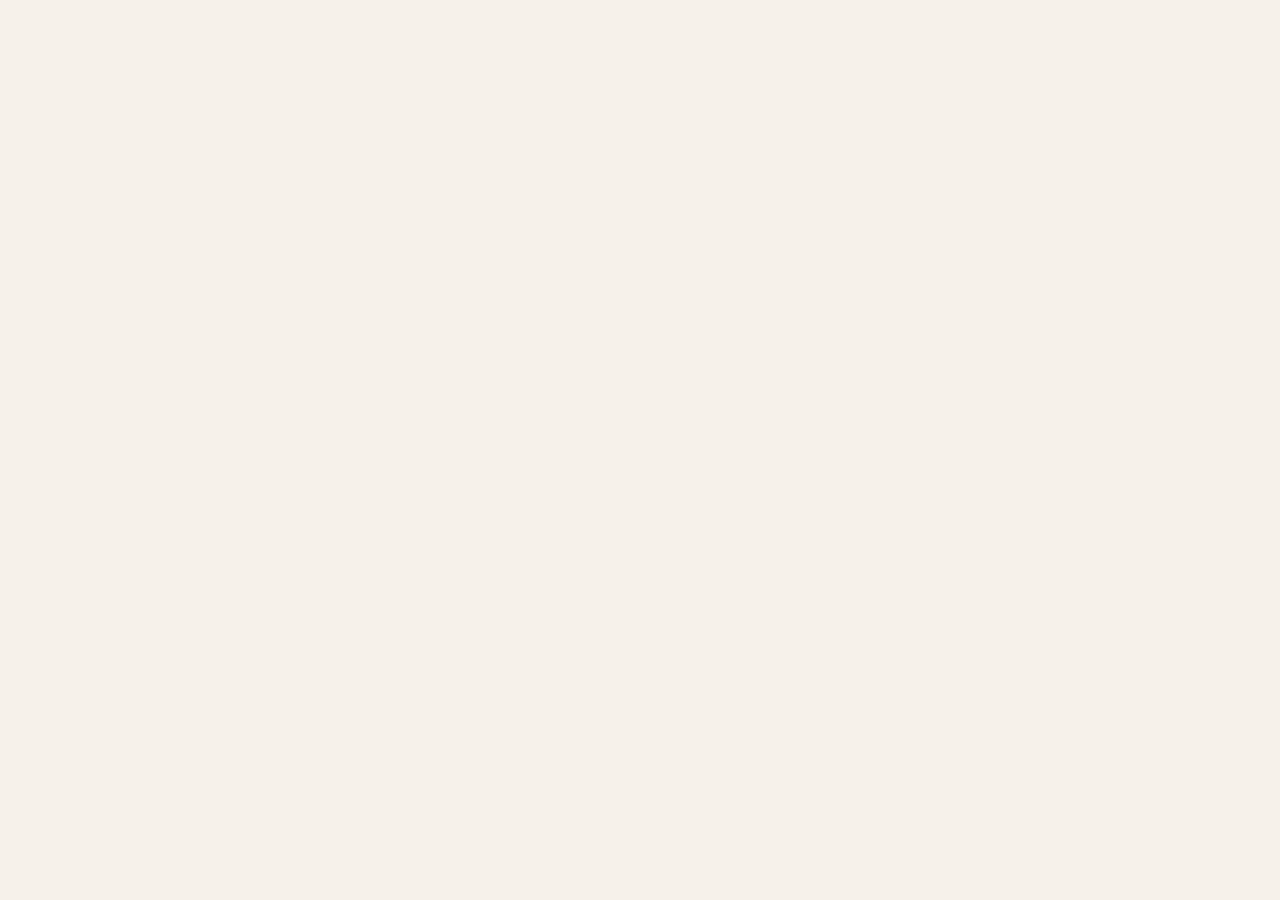
==== index.html @ cf4c48bf "Update index.html" ====
<!DOCTYPE html>
<html lang="fr">
<head>
<meta charset="UTF-8">
<meta name="viewport" content="width=device-width, initial-scale=1.0">
<title>Boutique - L'Atelier d'Elia</title>

<link href="https://fonts.googleapis.com/css2?family=Playfair+Display:wght@400;500;600&family=Montserrat:wght@300;400&display=swap" rel="stylesheet">

<style>
body {
  margin: 0;
  font-family: 'Montserrat', sans-serif;
  background-color: #f6f1ea;
  color: #2d2d2d;
}

/* HEADER */
header {
  background-color: #ffffff;
  padding: 20px 60px;
  display: flex;
  align-items: center;
  justify-content: space-between;
  border-bottom: 1px solid #eee;
}

.logo {
  font-family: 'Playfair Display', serif;
  font-size: 24px;
}

nav {
  display: flex;
  gap: 30px;
}

nav a {
  text-decoration: none;
  color: #2d2d2d;
  font-size: 14px;
  letter-spacing: 1px;
  text-transform: uppercase;
}

nav a:hover {
  opacity: 0.6;
}

.cart-indicator {
  background-color: #c89b5e;
  color: white;
  padding: 8px 22px;
  border-radius: 30px;
  font-size: 13px;
  cursor: pointer;
}

/* MAIN */
main {
  padding: 40px 20px;
}

/* TITRES */
h1 {
  font-family: 'Playfair Display', serif;
  font-size: 42px;
  font-weight: 400;
  text-align: center;
  margin-top: 40px;
  margin-bottom: 10px;
}

h2 {
  font-family: 'Playfair Display', serif;
  font-weight: 400;
  text-align: center;
  color: #c89b5e;
  margin-bottom: 50px;
}

/* PRODUITS */
.products-grid {
  display: flex;
  flex-wrap: wrap;
  gap: 60px;
  justify-content: center;
}

.product {
  width: 220px;
  text-align: center;
  cursor: pointer;
  transition: transform 0.3s ease;
}

.product img {
  width: 100%;
  border-radius: 6px;
  transition: opacity 0.3s ease;
}

.product p {
  margin-top: 15px;
  font-family: 'Playfair Display', serif;
  font-size: 18px;
  letter-spacing: 1px;
}

.product:hover {
  transform: translateY(-6px);
}

.product:hover img {
  opacity: 0.85;
}

/* ------------------ PANIER FLOTTANT ------------------ */
.cart-indicator {
  position: fixed;
  top: 20px;
  right: 30px;
  background-color: #c89b5e;
  color: white;
  padding: 8px 22px;
  border-radius: 30px;
  font-size: 13px;
  cursor: pointer;
  z-index: 100;
}

#cartOverlay {
  display: none;
  position: fixed;
  top: 60px;
  right: 30px;
  width: 300px;
  max-height: 400px;
  overflow-y: auto;
  background: white;
  border-radius: 15px;
  padding: 20px;
  box-shadow: 0 15px 35px rgba(0,0,0,0.12);
  z-index: 100;
}

.cart-item {
  display: flex;
  align-items: center;
  margin-bottom: 15px;
  font-size: 14px;
}

.cart-item img {
  width: 45px;
  margin-right: 10px;
  border-radius: 5px;
}

.cart-item-controls button {
  margin: 0 2px;
  padding: 1px 5px;
  font-size: 12px;
  border: none;
  border-radius: 4px;
  cursor: pointer;
  width: 22px;
  height: 22px;
  display: flex;
  align-items: center;
  justify-content: center;
}

.cart-button {
  width: 100%;
  padding: 12px;
  margin-top: 15px;
  background: #c89b5e;
  color: white;
  border: none;
  border-radius: 30px;
  font-size: 13px;
  letter-spacing: 1px;
  cursor: pointer;
  transition: background 0.3s ease;
}

.cart-button:hover { 
  background: #b58345; 
}

<header>
  <div class="logo">L'Atelier d'Elia</div>
  <nav>
    <a href="index.html">Accueil</a>
    <a href="boutique.html">Boutique</a>
    <a href="contact.html">Contact</a>
  </nav>
  <div class="cart-indicator" id="cartCount" onclick="toggleCart()">Panier : 0</div>
</header>

<main>
<h1>Bienvenue sur la boutique de L'Atelier d'Elia</h1>
<h2>Découvrez la derniere collection</h2>

<div class="products-grid">
  <div class="product" onclick="location.href='colombe.html'">
    <img src="images/carte colombe bleu.png" alt="Colombe">
    <p>Colombe</p>
  </div>

  <div class="product" onclick="location.href='adoration.html'">
    <img src="images/carte adoration rose.png" alt="Adoration">
    <p>Adoration</p>
  </div>

  <div class="product" onclick="location.href='bougies.html'">
    <img src="images/carte bougies verte.png" alt="Bougies">
    <p>Bougies</p>
  </div>
</div>
</main>

<!-- PANIER -->
<!-- Panier flottant -->
<div class="cart-indicator" id="cartCount" onclick="toggleCart()">Panier : 0</div>
<div id="cartOverlay">
  <h3>Panier</h3>
  <div id="cartItems"></div>
  <button id="payButton" class="cart-button">Finaliser la commande</button>
</div>

<script>
let cart = [];
const cartCount = document.getElementById('cartCount');
const cartOverlay = document.getElementById('cartOverlay');
const cartItems = document.getElementById('cartItems');

if(localStorage.getItem('cart')) {
  cart = JSON.parse(localStorage.getItem('cart'));
  updateCartCount();
  renderCart();
}

function addToCart(name, price, imgSrc){
  cart.push({name, price, imgSrc, quantity: 1});
  updateCartCount();
  renderCart();
  localStorage.setItem('cart', JSON.stringify(cart));
}

function renderCart(){
  cartItems.innerHTML = '';
  cart.forEach(item => {
    const div = document.createElement('div');
    div.className = 'cart-item';
    div.innerHTML = `<img src="${item.imgSrc}" alt="${item.name}">
                     <div>${item.name} - ${item.price || '3'}€</div>`;
    cartItems.appendChild(div);
  });
}

function updateCartCount(){
  const total = cart.reduce((sum, item) => sum + (item.quantity || 1), 0);
  cartCount.textContent = `Panier : ${total}`;
}

function toggleCart(){
  cartOverlay.style.display = (cartOverlay.style.display === 'block') ? 'none' : 'block';
}
</script>

<!-- BANNIÈRE INSTAGRAM -->
<footer>
  <a href="https://www.instagram.com/latelier_delia" target="_blank">
    <img src="images/logo instagram.png" alt="Instagram">
    <span>@latelier_delia</span>
  </a>
  <p>&copy; 2026 L'Atelier d'Elia. Tous droits réservés.</p>
</footer>

</body>
</html>
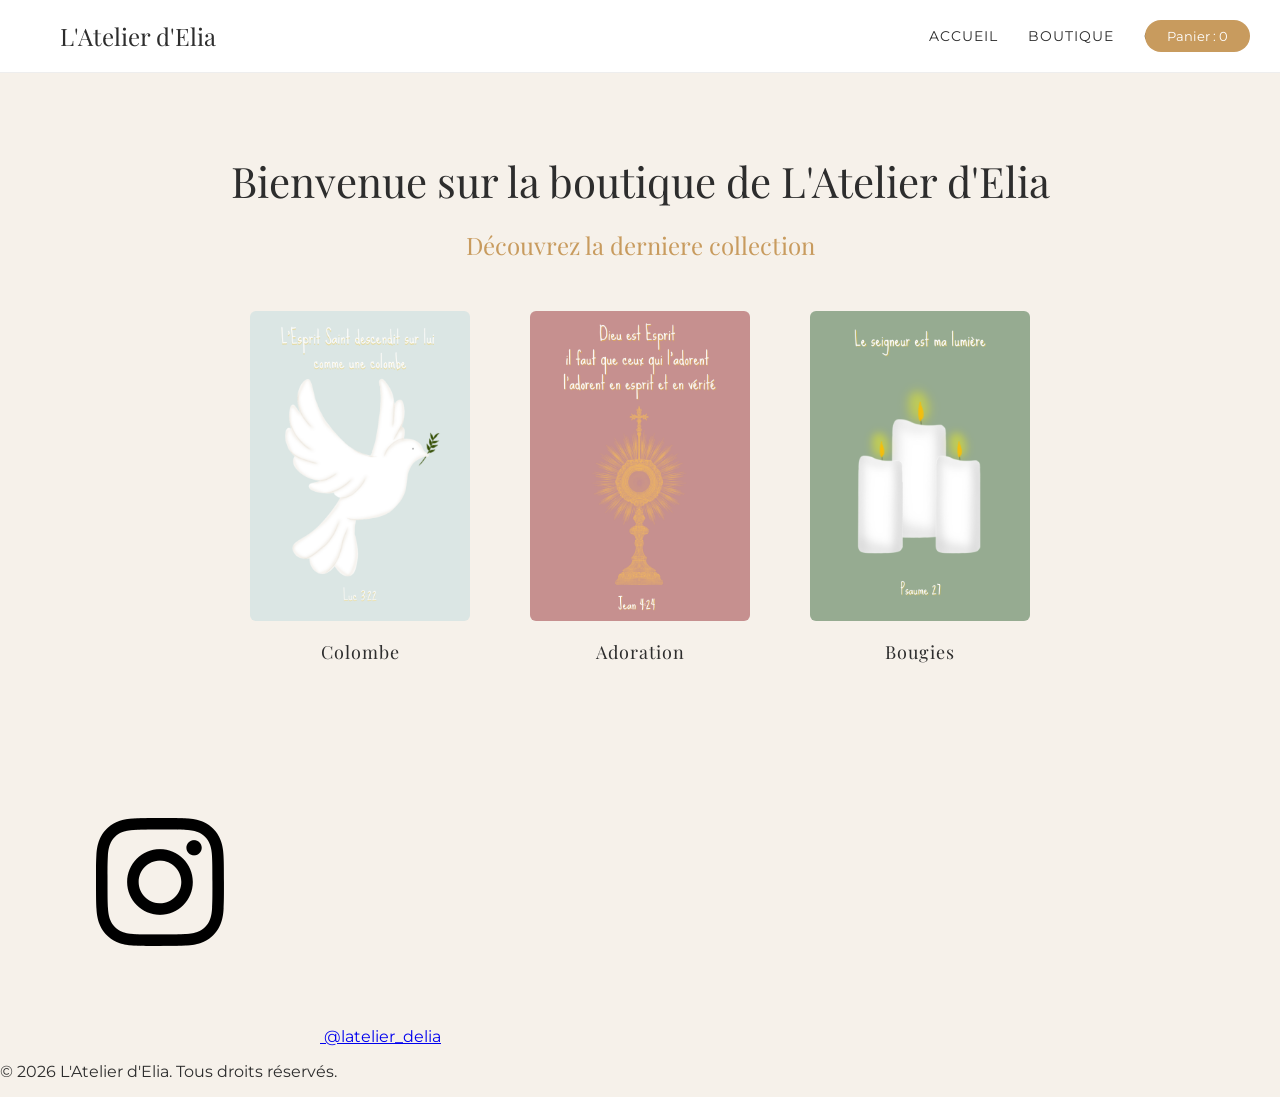
==== commit 0c7fc10e: "Update index.html" ====
--- a/index.html
+++ b/index.html
@@ -45,15 +45,6 @@
 
 nav a:hover {
   opacity: 0.6;
-}
-
-.cart-indicator {
-  background-color: #c89b5e;
-  color: white;
-  padding: 8px 22px;
-  border-radius: 30px;
-  font-size: 13px;
-  cursor: pointer;
 }
 
 /* MAIN */
@@ -157,20 +148,6 @@
   border-radius: 5px;
 }
 
-.cart-item-controls button {
-  margin: 0 2px;
-  padding: 1px 5px;
-  font-size: 12px;
-  border: none;
-  border-radius: 4px;
-  cursor: pointer;
-  width: 22px;
-  height: 22px;
-  display: flex;
-  align-items: center;
-  justify-content: center;
-}
-
 .cart-button {
   width: 100%;
   padding: 12px;
@@ -188,6 +165,9 @@
 .cart-button:hover { 
   background: #b58345; 
 }
+</style>
+</head>
+<body>
 
 <header>
   <div class="logo">L'Atelier d'Elia</div>
@@ -196,7 +176,6 @@
     <a href="boutique.html">Boutique</a>
     <a href="contact.html">Contact</a>
   </nav>
-  <div class="cart-indicator" id="cartCount" onclick="toggleCart()">Panier : 0</div>
 </header>
 
 <main>
@@ -221,8 +200,7 @@
 </div>
 </main>
 
-<!-- PANIER -->
-<!-- Panier flottant -->
+<!-- PANIER FLOTTANT -->
 <div class="cart-indicator" id="cartCount" onclick="toggleCart()">Panier : 0</div>
 <div id="cartOverlay">
   <h3>Panier</h3>
@@ -270,7 +248,6 @@
 }
 </script>
 
-<!-- BANNIÈRE INSTAGRAM -->
 <footer>
   <a href="https://www.instagram.com/latelier_delia" target="_blank">
     <img src="images/logo instagram.png" alt="Instagram">
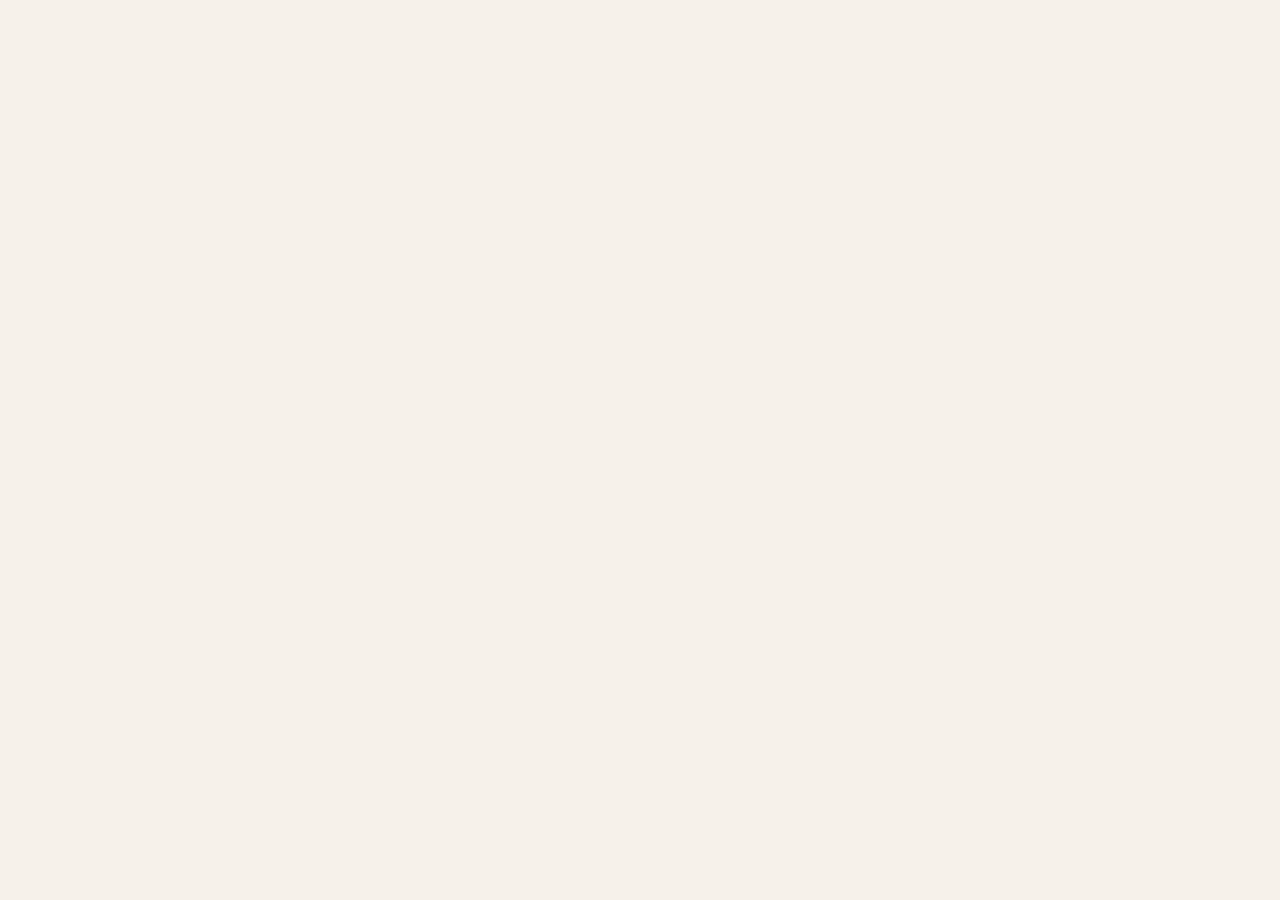
==== commit 040cb659: "Update index.html" ====
--- a/index.html
+++ b/index.html
@@ -45,6 +45,15 @@
 
 nav a:hover {
   opacity: 0.6;
+}
+
+.cart-indicator {
+  background-color: #c89b5e;
+  color: white;
+  padding: 8px 22px;
+  border-radius: 30px;
+  font-size: 13px;
+  cursor: pointer;
 }
 
 /* MAIN */
@@ -148,6 +157,20 @@
   border-radius: 5px;
 }
 
+.cart-item-controls button {
+  margin: 0 2px;
+  padding: 1px 5px;
+  font-size: 12px;
+  border: none;
+  border-radius: 4px;
+  cursor: pointer;
+  width: 22px;
+  height: 22px;
+  display: flex;
+  align-items: center;
+  justify-content: center;
+}
+
 .cart-button {
   width: 100%;
   padding: 12px;
@@ -165,9 +188,6 @@
 .cart-button:hover { 
   background: #b58345; 
 }
-</style>
-</head>
-<body>
 
 <header>
   <div class="logo">L'Atelier d'Elia</div>
@@ -176,6 +196,7 @@
     <a href="boutique.html">Boutique</a>
     <a href="contact.html">Contact</a>
   </nav>
+  <div class="cart-indicator" id="cartCount" onclick="toggleCart()">Panier : 0</div>
 </header>
 
 <main>
@@ -200,7 +221,8 @@
 </div>
 </main>
 
-<!-- PANIER FLOTTANT -->
+<!-- PANIER -->
+<!-- Panier flottant -->
 <div class="cart-indicator" id="cartCount" onclick="toggleCart()">Panier : 0</div>
 <div id="cartOverlay">
   <h3>Panier</h3>
@@ -248,6 +270,7 @@
 }
 </script>
 
+<!-- BANNIÈRE INSTAGRAM -->
 <footer>
   <a href="https://www.instagram.com/latelier_delia" target="_blank">
     <img src="images/logo instagram.png" alt="Instagram">
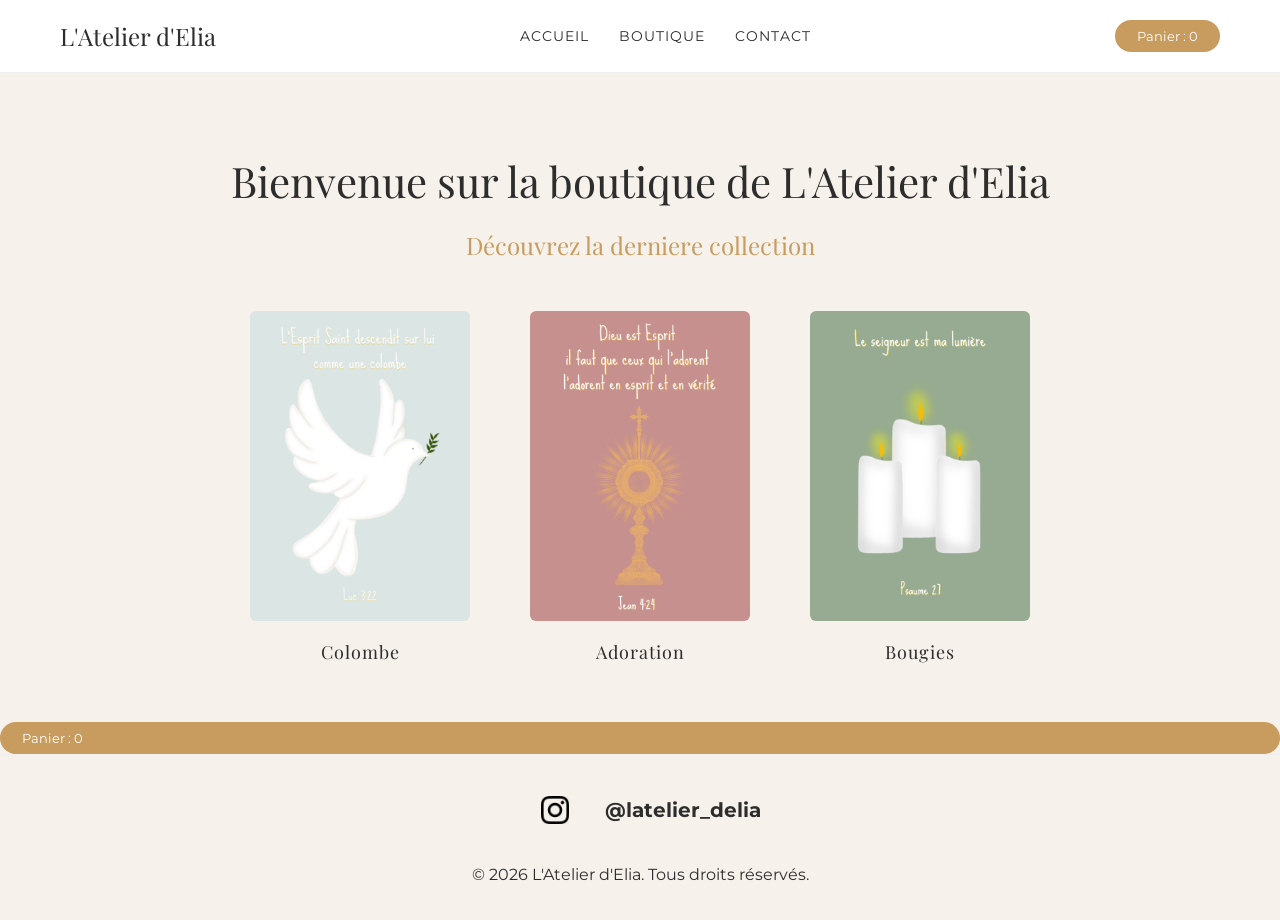
==== commit f5fc697f: "Update index.html" ====
--- a/index.html
+++ b/index.html
@@ -115,24 +115,11 @@
   opacity: 0.85;
 }
 
-/* ------------------ PANIER FLOTTANT ------------------ */
-.cart-indicator {
-  position: fixed;
-  top: 20px;
-  right: 30px;
-  background-color: #c89b5e;
-  color: white;
-  padding: 8px 22px;
-  border-radius: 30px;
-  font-size: 13px;
-  cursor: pointer;
-  z-index: 100;
-}
-
+/* PANIER OVERLAY */
 #cartOverlay {
   display: none;
   position: fixed;
-  top: 60px;
+  top: 90px;
   right: 30px;
   width: 300px;
   max-height: 400px;
@@ -144,6 +131,13 @@
   z-index: 100;
 }
 
+#cartOverlay h3 {
+  font-family: 'Playfair Display', serif;
+  text-align: center;
+  font-weight: 400;
+  margin-top: 0;
+}
+
 .cart-item {
   display: flex;
   align-items: center;
@@ -157,21 +151,8 @@
   border-radius: 5px;
 }
 
-.cart-item-controls button {
-  margin: 0 2px;
-  padding: 1px 5px;
-  font-size: 12px;
-  border: none;
-  border-radius: 4px;
-  cursor: pointer;
-  width: 22px;
-  height: 22px;
-  display: flex;
-  align-items: center;
-  justify-content: center;
-}
-
-.cart-button {
+/* BOUTON PAYER */
+#payButton {
   width: 100%;
   padding: 12px;
   margin-top: 15px;
@@ -185,9 +166,35 @@
   transition: background 0.3s ease;
 }
 
-.cart-button:hover { 
-  background: #b58345; 
-}
+#payButton:hover {
+  background: #b58345;
+}
+
+/* FOOTER */
+footer {
+  background-color: #f6f1ea;
+  padding: 20px;
+  text-align: center;
+  border-top: 1px solid #eee;
+}
+footer a {
+  text-decoration: none;
+  color: #2d2d2d;
+  display: inline-flex;
+  align-items: center;
+  gap: 15px;
+}
+footer a img {
+  width: 70px;
+  height: 70px;
+}
+footer a span {
+  font-size: 20px;
+  font-weight: bold;
+}
+</style>
+</head>
+<body>
 
 <header>
   <div class="logo">L'Atelier d'Elia</div>
@@ -227,6 +234,7 @@
 <div id="cartOverlay">
   <h3>Panier</h3>
   <div id="cartItems"></div>
+  <button id="payButton" onclick="location.href='paiement.html'">Payer</button>
   <button id="payButton" class="cart-button">Finaliser la commande</button>
 </div>
 
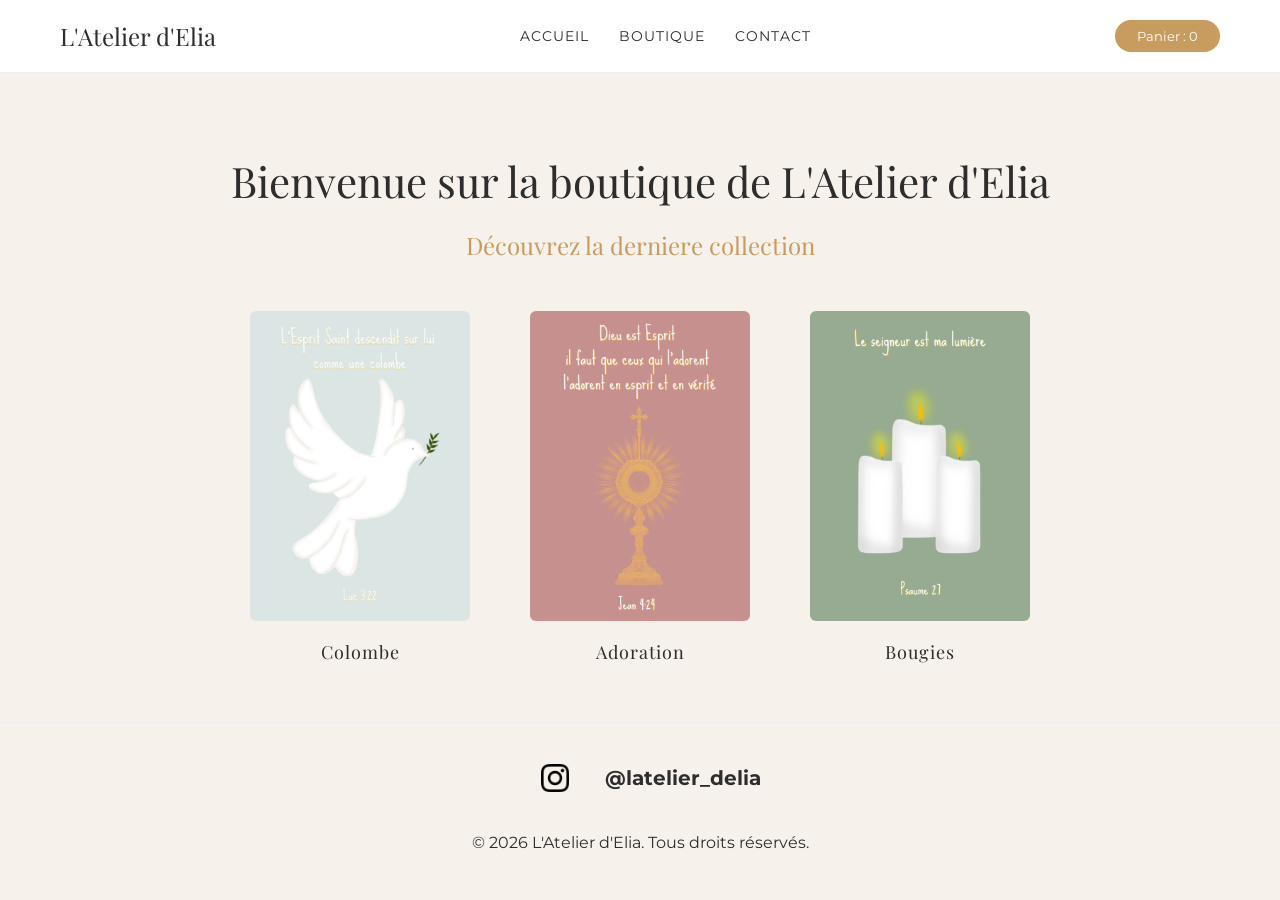
==== commit 14e073bf: "Update index.html" ====
--- a/index.html
+++ b/index.html
@@ -228,15 +228,6 @@
 </div>
 </main>
 
-<!-- PANIER -->
-<!-- Panier flottant -->
-<div class="cart-indicator" id="cartCount" onclick="toggleCart()">Panier : 0</div>
-<div id="cartOverlay">
-  <h3>Panier</h3>
-  <div id="cartItems"></div>
-  <button id="payButton" onclick="location.href='paiement.html'">Payer</button>
-  <button id="payButton" class="cart-button">Finaliser la commande</button>
-</div>
 
 <script>
 let cart = [];
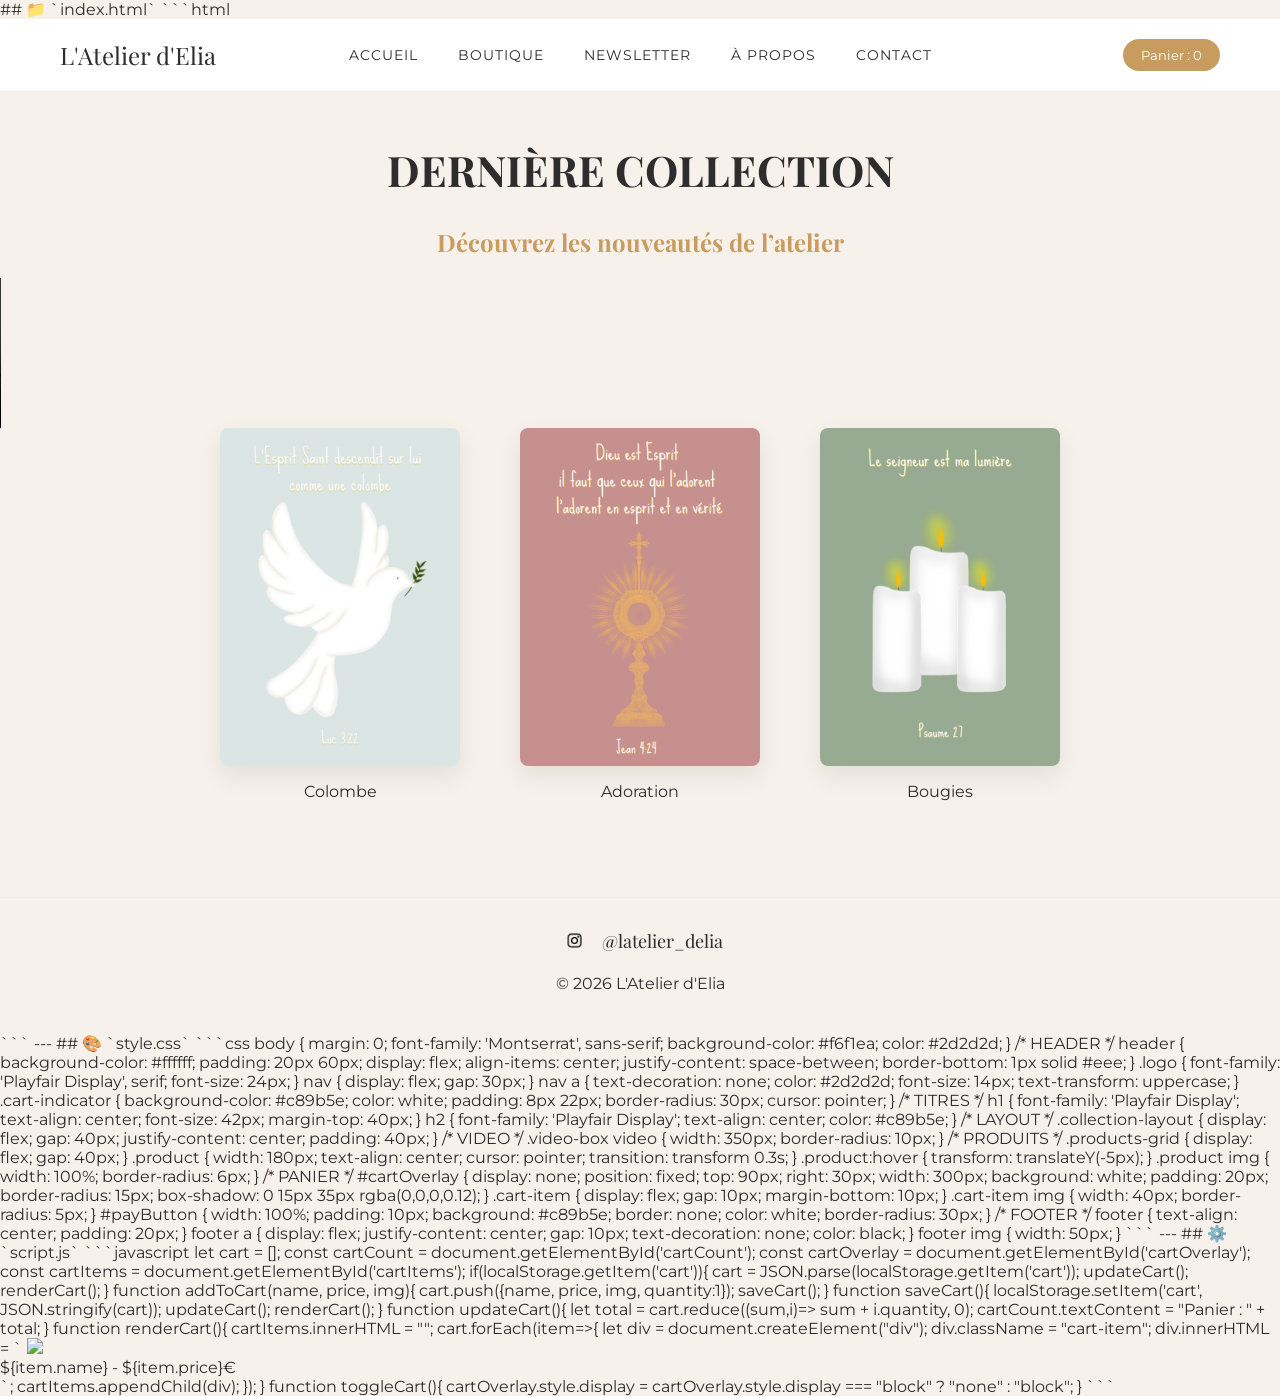
==== commit 48ea2cf0: "Rename accueil.html to index.html" ====
--- a/index.html
+++ b/index.html
@@ -1,13 +1,109 @@
+## 📁 `index.html`
+
+```html
 <!DOCTYPE html>
 <html lang="fr">
 <head>
 <meta charset="UTF-8">
 <meta name="viewport" content="width=device-width, initial-scale=1.0">
-<title>Boutique - L'Atelier d'Elia</title>
-
+
+<title>L'Atelier d'Elia</title>
+
+<!-- POLICES -->
 <link href="https://fonts.googleapis.com/css2?family=Playfair+Display:wght@400;500;600&family=Montserrat:wght@300;400&display=swap" rel="stylesheet">
 
-<style>
+<link rel="stylesheet" href="style.css">
+</head>
+
+<body>
+
+<!-- ===== HEADER ===== -->
+<header>
+
+  <div class="logo">L'Atelier d'Elia</div>
+
+  <nav>
+    <a href="index.html">Accueil</a>
+    <a href="boutique.html">Boutique</a>
+    <a href="newsletter.html">Newsletter</a>
+    <a href="apropos.html">À propos</a>
+    <a href="contact.html">Contact</a>
+  </nav>
+
+  <div class="cart-indicator" id="cartCount" onclick="toggleCart()">
+    Panier : 0
+  </div>
+
+</header>
+
+<!-- ===== MAIN ===== -->
+<main>
+
+<h1>DERNIÈRE COLLECTION</h1>
+<h2>Découvrez les nouveautés de l’atelier</h2>
+
+<div class="collection-layout">
+
+  <!-- VIDEO -->
+  <div class="video-box">
+    <video controls>
+      <source src="video.mp4" type="video/mp4">
+    </video>
+  </div>
+
+  <!-- PRODUITS -->
+  <div class="products-grid">
+
+    <div class="product" onclick="addToCart('Colombe', 29, 'images/carte colombe bleu.png')">
+      <img src="images/carte colombe bleu.png">
+      <p>Colombe</p>
+    </div>
+
+    <div class="product" onclick="addToCart('Adoration', 39, 'images/carte adoration rose.png')">
+      <img src="images/carte adoration rose.png">
+      <p>Adoration</p>
+    </div>
+
+    <div class="product" onclick="addToCart('Bougies', 25, 'images/carte bougies verte.png')">
+      <img src="images/carte bougies verte.png">
+      <p>Bougies</p>
+    </div>
+
+  </div>
+
+</div>
+
+</main>
+
+<!-- ===== PANIER ===== -->
+<div id="cartOverlay">
+
+  <h3>Votre panier</h3>
+  <div id="cartItems"></div>
+
+  <button id="payButton">Payer</button>
+
+</div>
+
+<!-- ===== FOOTER ===== -->
+<footer>
+  <a href="https://www.instagram.com/latelier_delia" target="_blank">
+    <img src="images/logo instagram.png">
+    <span>@latelier_delia</span>
+  </a>
+  <p>&copy; 2026 L'Atelier d'Elia</p>
+</footer>
+
+<script src="script.js"></script>
+</body>
+</html>
+```
+
+---
+
+## 🎨 `style.css`
+
+```css
 body {
   margin: 0;
   font-family: 'Montserrat', sans-serif;
@@ -39,12 +135,7 @@
   text-decoration: none;
   color: #2d2d2d;
   font-size: 14px;
-  letter-spacing: 1px;
   text-transform: uppercase;
-}
-
-nav a:hover {
-  opacity: 0.6;
 }
 
 .cart-indicator {
@@ -52,231 +143,158 @@
   color: white;
   padding: 8px 22px;
   border-radius: 30px;
-  font-size: 13px;
   cursor: pointer;
-}
-
-/* MAIN */
-main {
-  padding: 40px 20px;
 }
 
 /* TITRES */
 h1 {
-  font-family: 'Playfair Display', serif;
+  font-family: 'Playfair Display';
+  text-align: center;
   font-size: 42px;
-  font-weight: 400;
-  text-align: center;
   margin-top: 40px;
-  margin-bottom: 10px;
 }
 
 h2 {
-  font-family: 'Playfair Display', serif;
-  font-weight: 400;
+  font-family: 'Playfair Display';
   text-align: center;
   color: #c89b5e;
-  margin-bottom: 50px;
+}
+
+/* LAYOUT */
+.collection-layout {
+  display: flex;
+  gap: 40px;
+  justify-content: center;
+  padding: 40px;
+}
+
+/* VIDEO */
+.video-box video {
+  width: 350px;
+  border-radius: 10px;
 }
 
 /* PRODUITS */
 .products-grid {
   display: flex;
-  flex-wrap: wrap;
-  gap: 60px;
-  justify-content: center;
+  gap: 40px;
 }
 
 .product {
-  width: 220px;
+  width: 180px;
   text-align: center;
   cursor: pointer;
-  transition: transform 0.3s ease;
+  transition: transform 0.3s;
+}
+
+.product:hover {
+  transform: translateY(-5px);
 }
 
 .product img {
   width: 100%;
   border-radius: 6px;
-  transition: opacity 0.3s ease;
-}
-
-.product p {
-  margin-top: 15px;
-  font-family: 'Playfair Display', serif;
-  font-size: 18px;
-  letter-spacing: 1px;
-}
-
-.product:hover {
-  transform: translateY(-6px);
-}
-
-.product:hover img {
-  opacity: 0.85;
-}
-
-/* PANIER OVERLAY */
+}
+
+/* PANIER */
 #cartOverlay {
   display: none;
   position: fixed;
   top: 90px;
   right: 30px;
   width: 300px;
-  max-height: 400px;
-  overflow-y: auto;
   background: white;
+  padding: 20px;
   border-radius: 15px;
-  padding: 20px;
   box-shadow: 0 15px 35px rgba(0,0,0,0.12);
-  z-index: 100;
-}
-
-#cartOverlay h3 {
-  font-family: 'Playfair Display', serif;
-  text-align: center;
-  font-weight: 400;
-  margin-top: 0;
 }
 
 .cart-item {
   display: flex;
-  align-items: center;
-  margin-bottom: 15px;
-  font-size: 14px;
+  gap: 10px;
+  margin-bottom: 10px;
 }
 
 .cart-item img {
-  width: 45px;
-  margin-right: 10px;
+  width: 40px;
   border-radius: 5px;
 }
 
-/* BOUTON PAYER */
 #payButton {
   width: 100%;
-  padding: 12px;
-  margin-top: 15px;
+  padding: 10px;
   background: #c89b5e;
+  border: none;
   color: white;
-  border: none;
   border-radius: 30px;
-  font-size: 13px;
-  letter-spacing: 1px;
-  cursor: pointer;
-  transition: background 0.3s ease;
-}
-
-#payButton:hover {
-  background: #b58345;
 }
 
 /* FOOTER */
 footer {
-  background-color: #f6f1ea;
+  text-align: center;
   padding: 20px;
-  text-align: center;
-  border-top: 1px solid #eee;
-}
+}
+
 footer a {
+  display: flex;
+  justify-content: center;
+  gap: 10px;
   text-decoration: none;
-  color: #2d2d2d;
-  display: inline-flex;
-  align-items: center;
-  gap: 15px;
-}
-footer a img {
-  width: 70px;
-  height: 70px;
-}
-footer a span {
-  font-size: 20px;
-  font-weight: bold;
-}
-</style>
-</head>
-<body>
-
-<header>
-  <div class="logo">L'Atelier d'Elia</div>
-  <nav>
-    <a href="index.html">Accueil</a>
-    <a href="boutique.html">Boutique</a>
-    <a href="contact.html">Contact</a>
-  </nav>
-  <div class="cart-indicator" id="cartCount" onclick="toggleCart()">Panier : 0</div>
-</header>
-
-<main>
-<h1>Bienvenue sur la boutique de L'Atelier d'Elia</h1>
-<h2>Découvrez la derniere collection</h2>
-
-<div class="products-grid">
-  <div class="product" onclick="location.href='colombe.html'">
-    <img src="images/carte colombe bleu.png" alt="Colombe">
-    <p>Colombe</p>
-  </div>
-
-  <div class="product" onclick="location.href='adoration.html'">
-    <img src="images/carte adoration rose.png" alt="Adoration">
-    <p>Adoration</p>
-  </div>
-
-  <div class="product" onclick="location.href='bougies.html'">
-    <img src="images/carte bougies verte.png" alt="Bougies">
-    <p>Bougies</p>
-  </div>
-</div>
-</main>
-
-
-<script>
+  color: black;
+}
+footer img {
+  width: 50px;
+}
+```
+
+---
+
+## ⚙️ `script.js`
+
+```javascript
 let cart = [];
+
 const cartCount = document.getElementById('cartCount');
 const cartOverlay = document.getElementById('cartOverlay');
 const cartItems = document.getElementById('cartItems');
 
-if(localStorage.getItem('cart')) {
+if(localStorage.getItem('cart')){
   cart = JSON.parse(localStorage.getItem('cart'));
-  updateCartCount();
+  updateCart();
   renderCart();
 }
 
-function addToCart(name, price, imgSrc){
-  cart.push({name, price, imgSrc, quantity: 1});
-  updateCartCount();
+function addToCart(name, price, img){
+  cart.push({name, price, img, quantity:1});
+  saveCart();
+}
+
+function saveCart(){
+  localStorage.setItem('cart', JSON.stringify(cart));
+  updateCart();
   renderCart();
-  localStorage.setItem('cart', JSON.stringify(cart));
+}
+
+function updateCart(){
+  let total = cart.reduce((sum,i)=> sum + i.quantity, 0);
+  cartCount.textContent = "Panier : " + total;
 }
 
 function renderCart(){
-  cartItems.innerHTML = '';
-  cart.forEach(item => {
-    const div = document.createElement('div');
-    div.className = 'cart-item';
-    div.innerHTML = `<img src="${item.imgSrc}" alt="${item.name}">
-                     <div>${item.name} - ${item.price || '3'}€</div>`;
+  cartItems.innerHTML = "";
+  cart.forEach(item=>{
+    let div = document.createElement("div");
+    div.className = "cart-item";
+    div.innerHTML = `
+      <img src="${item.img}">
+      <div>${item.name} - ${item.price}€</div>
+    `;
     cartItems.appendChild(div);
   });
 }
 
-function updateCartCount(){
-  const total = cart.reduce((sum, item) => sum + (item.quantity || 1), 0);
-  cartCount.textContent = `Panier : ${total}`;
-}
-
 function toggleCart(){
-  cartOverlay.style.display = (cartOverlay.style.display === 'block') ? 'none' : 'block';
-}
-</script>
-
-<!-- BANNIÈRE INSTAGRAM -->
-<footer>
-  <a href="https://www.instagram.com/latelier_delia" target="_blank">
-    <img src="images/logo instagram.png" alt="Instagram">
-    <span>@latelier_delia</span>
-  </a>
-  <p>&copy; 2026 L'Atelier d'Elia. Tous droits réservés.</p>
-</footer>
-
-</body>
-</html>
+  cartOverlay.style.display =
+    cartOverlay.style.display === "block" ? "none" : "block";
+}
+```
--- a/style.css
+++ b/style.css
@@ -0,0 +1,220 @@
+/* POLICES */
+@import url('https://fonts.googleapis.com/css2?family=Playfair+Display:wght@400;500;600&family=Montserrat:wght@300;400&display=swap');
+
+body {
+  margin: 0;
+  background-color: #f6f1ea;
+  font-family: 'Montserrat', sans-serif;
+  color: #2d2d2d;
+}
+
+/* HEADER */
+
+header {
+  background-color: #ffffff;
+  padding: 20px 60px;
+  display: grid;
+  grid-template-columns: 1fr auto 1fr;
+  align-items: center;
+  border-bottom: 1px solid #eee;
+}
+
+.logo {
+  font-family: 'Playfair Display', serif;
+  font-size: 24px;
+  justify-self: start;
+}
+
+nav {
+  display: flex;
+  gap: 40px;
+  justify-self: center;
+}
+
+nav a {
+  text-decoration: none;
+  color: #2d2d2d;
+  font-size: 14px;
+  letter-spacing: 1px;
+  text-transform: uppercase;
+}
+
+nav a:hover {
+  opacity: 0.6;
+}
+
+/* PANIER */
+
+.cart-indicator {
+  justify-self: end;
+  background-color: #c89b5e;
+  color: white;
+  padding: 8px 18px;
+  border-radius: 30px;
+  font-size: 13px;
+  cursor: pointer;
+}
+
+/* TITRES */
+
+h1 {
+  font-family: 'Playfair Display', serif;
+  font-size: 42px;
+  text-align: center;
+  margin-top: 50px;
+}
+
+h2 {
+  font-family: 'Playfair Display', serif;
+  text-align: center;
+  color: #c89b5e;
+}
+
+/* Bouton Filtrer flottant à gauche */
+.filter-dropdown {
+  position: fixed;       /* rend le filtre flottant sur la page */
+  top: 120px;            /* distance depuis le haut, ajuste selon besoin */
+  left: 30px;            /* distance depuis la gauche */
+  z-index: 1000;         /* au-dessus des autres éléments */
+  text-align: left;
+}
+
+/* Bouton Filtrer */
+.filter-dropdown button {
+  background-color: #c89b5e;
+  color: white;
+  padding: 10px 25px;
+  border-radius: 30px;
+  border: none;
+  cursor: pointer;
+  font-weight: bold;
+  font-size: 16px;
+}
+
+/* PRODUITS */
+
+.products-grid {
+  display: flex;
+  flex-wrap: wrap;
+  gap: 60px;
+  justify-content: center;
+  padding-bottom: 80px;
+}
+
+.product {
+  width: 240px;
+  text-align: center;
+  transition: transform 0.3s ease;
+}
+
+.product img {
+  width: 100%;
+  border-radius: 8px;
+  box-shadow: 0 10px 25px rgba(0,0,0,0.08);
+}
+
+.product:hover {
+  transform: translateY(-6px);
+}
+
+/* PRIX */
+
+.product-price {
+  display: block;
+  margin-top: 5px;
+  color: #c89b5e;
+  font-weight: bold;
+}
+
+/* BOUTONS GÉNÉRAUX */
+
+button {
+  margin-top: 12px;
+  background-color: #c89b5e;
+  color: white;
+  border: none;
+  padding: 10px 25px;
+  border-radius: 30px;
+  cursor: pointer;
+  font-family: 'Montserrat', sans-serif;
+}
+
+button:hover {
+  opacity: 0.8;
+}
+
+/* PANIER OVERLAY */
+
+#cartOverlay {
+  display: none;
+  position: fixed;
+  top: 90px;
+  right: 30px;
+  width: 320px;
+  max-height: 420px;
+  overflow-y: auto;
+  background: white;
+  border-radius: 12px;
+  padding: 20px;
+  box-shadow: 0 10px 30px rgba(0,0,0,0.15);
+  z-index: 1000;
+}
+
+.cart-item {
+  display: flex;
+  align-items: center;
+  margin-bottom: 12px;
+}
+
+.cart-item img {
+  width: 45px;
+  border-radius: 5px;
+  margin-right: 10px;
+}
+
+.cart-item-controls {
+  display: flex;
+  align-items: center;
+  gap: 5px;
+}
+
+/* BOUTONS + ET - DU PANIER (CORRECTION) */
+
+.cart-item-controls button {
+  margin-top: 0;
+  padding: 3px 8px;
+  font-size: 12px;
+  border-radius: 6px;
+}
+
+.cart-item-remove {
+  cursor: pointer;
+  font-weight: bold;
+  margin-left: 5px;
+}
+
+/* FOOTER */
+
+footer {
+  background-color: #f6f1ea;
+  padding: 25px;
+  text-align: center;
+  border-top: 1px solid #eee;
+}
+
+footer a {
+  text-decoration: none;
+  color: #2d2d2d;
+  display: inline-flex;
+  align-items: center;
+  gap: 10px;
+}
+
+footer img {
+  width: 35px;
+}
+
+footer span {
+  font-family: 'Playfair Display', serif;
+  font-size: 18px;
+}
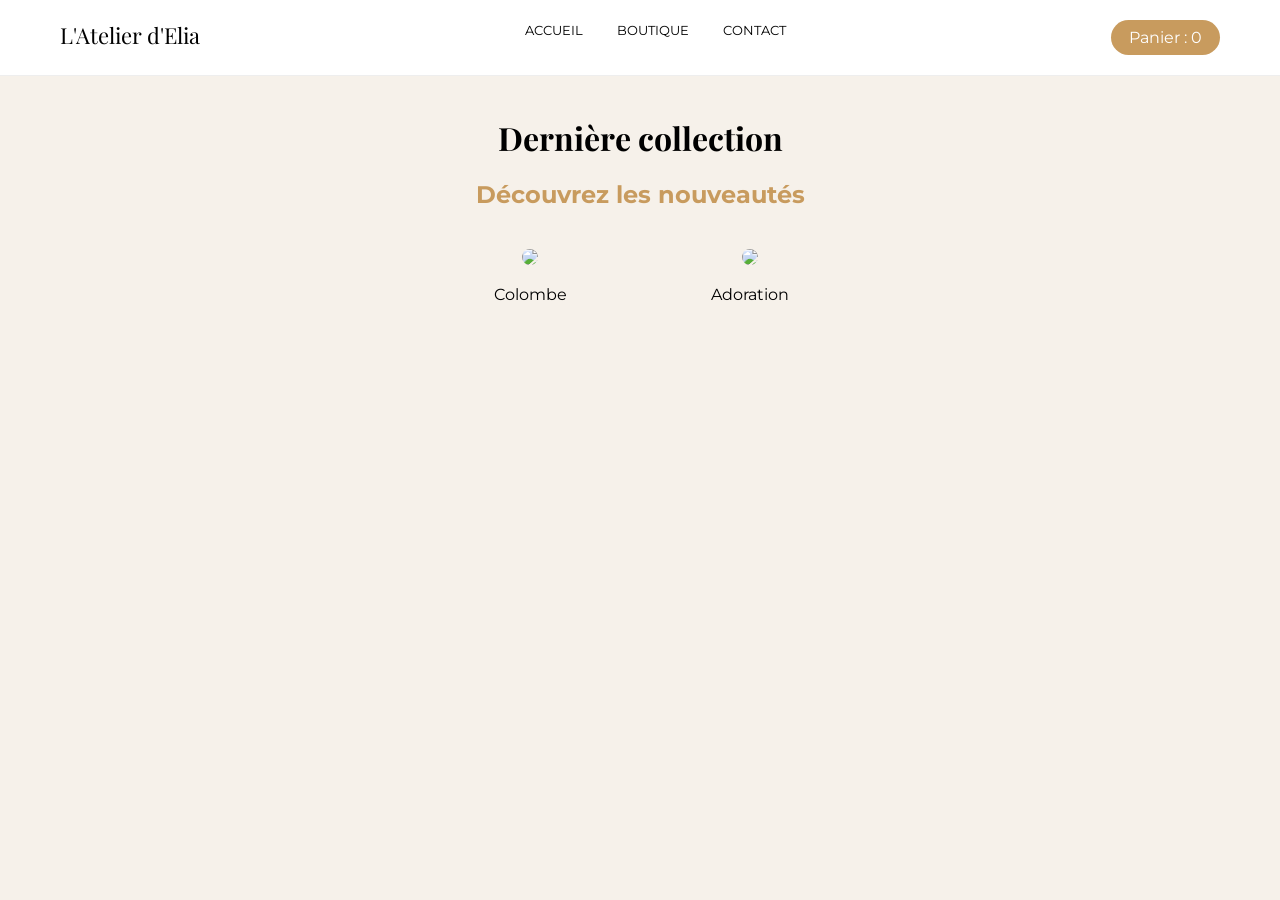
==== commit 2977b520: "Refactor HTML structure and update styles" ====
--- a/index.html
+++ b/index.html
@@ -1,6 +1,3 @@
-## 📁 `index.html`
-
-```html
 <!DOCTYPE html>
 <html lang="fr">
 <head>
@@ -9,292 +6,187 @@
 
 <title>L'Atelier d'Elia</title>
 
-<!-- POLICES -->
-<link href="https://fonts.googleapis.com/css2?family=Playfair+Display:wght@400;500;600&family=Montserrat:wght@300;400&display=swap" rel="stylesheet">
+<link href="https://fonts.googleapis.com/css2?family=Playfair+Display:wght@400;500&family=Montserrat:wght@300;400&display=swap" rel="stylesheet">
 
-<link rel="stylesheet" href="style.css">
-</head>
-
-<body>
-
-<!-- ===== HEADER ===== -->
-<header>
-
-  <div class="logo">L'Atelier d'Elia</div>
-
-  <nav>
-    <a href="index.html">Accueil</a>
-    <a href="boutique.html">Boutique</a>
-    <a href="newsletter.html">Newsletter</a>
-    <a href="apropos.html">À propos</a>
-    <a href="contact.html">Contact</a>
-  </nav>
-
-  <div class="cart-indicator" id="cartCount" onclick="toggleCart()">
-    Panier : 0
-  </div>
-
-</header>
-
-<!-- ===== MAIN ===== -->
-<main>
-
-<h1>DERNIÈRE COLLECTION</h1>
-<h2>Découvrez les nouveautés de l’atelier</h2>
-
-<div class="collection-layout">
-
-  <!-- VIDEO -->
-  <div class="video-box">
-    <video controls>
-      <source src="video.mp4" type="video/mp4">
-    </video>
-  </div>
-
-  <!-- PRODUITS -->
-  <div class="products-grid">
-
-    <div class="product" onclick="addToCart('Colombe', 29, 'images/carte colombe bleu.png')">
-      <img src="images/carte colombe bleu.png">
-      <p>Colombe</p>
-    </div>
-
-    <div class="product" onclick="addToCart('Adoration', 39, 'images/carte adoration rose.png')">
-      <img src="images/carte adoration rose.png">
-      <p>Adoration</p>
-    </div>
-
-    <div class="product" onclick="addToCart('Bougies', 25, 'images/carte bougies verte.png')">
-      <img src="images/carte bougies verte.png">
-      <p>Bougies</p>
-    </div>
-
-  </div>
-
-</div>
-
-</main>
-
-<!-- ===== PANIER ===== -->
-<div id="cartOverlay">
-
-  <h3>Votre panier</h3>
-  <div id="cartItems"></div>
-
-  <button id="payButton">Payer</button>
-
-</div>
-
-<!-- ===== FOOTER ===== -->
-<footer>
-  <a href="https://www.instagram.com/latelier_delia" target="_blank">
-    <img src="images/logo instagram.png">
-    <span>@latelier_delia</span>
-  </a>
-  <p>&copy; 2026 L'Atelier d'Elia</p>
-</footer>
-
-<script src="script.js"></script>
-</body>
-</html>
-```
-
----
-
-## 🎨 `style.css`
-
-```css
+<style>
 body {
   margin: 0;
   font-family: 'Montserrat', sans-serif;
-  background-color: #f6f1ea;
-  color: #2d2d2d;
+  background: #f6f1ea;
 }
 
 /* HEADER */
 header {
-  background-color: #ffffff;
+  display: flex;
+  justify-content: space-between;
   padding: 20px 60px;
-  display: flex;
-  align-items: center;
-  justify-content: space-between;
+  background: white;
   border-bottom: 1px solid #eee;
 }
 
 .logo {
-  font-family: 'Playfair Display', serif;
-  font-size: 24px;
-}
-
-nav {
-  display: flex;
-  gap: 30px;
+  font-family: 'Playfair Display';
+  font-size: 22px;
 }
 
 nav a {
+  margin: 0 15px;
   text-decoration: none;
-  color: #2d2d2d;
-  font-size: 14px;
+  color: black;
+  font-size: 13px;
   text-transform: uppercase;
 }
 
-.cart-indicator {
-  background-color: #c89b5e;
+.cart {
+  background: #c89b5e;
   color: white;
-  padding: 8px 22px;
-  border-radius: 30px;
+  padding: 8px 18px;
+  border-radius: 20px;
   cursor: pointer;
 }
 
 /* TITRES */
 h1 {
+  text-align: center;
   font-family: 'Playfair Display';
-  text-align: center;
-  font-size: 42px;
   margin-top: 40px;
 }
 
 h2 {
-  font-family: 'Playfair Display';
   text-align: center;
   color: #c89b5e;
 }
 
-/* LAYOUT */
-.collection-layout {
+/* PRODUITS */
+.products {
   display: flex;
+  justify-content: center;
   gap: 40px;
-  justify-content: center;
-  padding: 40px;
-}
-
-/* VIDEO */
-.video-box video {
-  width: 350px;
-  border-radius: 10px;
-}
-
-/* PRODUITS */
-.products-grid {
-  display: flex;
-  gap: 40px;
+  margin-top: 40px;
 }
 
 .product {
   width: 180px;
   text-align: center;
   cursor: pointer;
-  transition: transform 0.3s;
-}
-
-.product:hover {
-  transform: translateY(-5px);
 }
 
 .product img {
   width: 100%;
-  border-radius: 6px;
+  border-radius: 8px;
+  transition: 0.3s;
+}
+
+.product:hover img {
+  transform: scale(1.05);
 }
 
 /* PANIER */
-#cartOverlay {
+#cartBox {
+  position: fixed;
+  right: 20px;
+  top: 90px;
+  width: 280px;
+  background: white;
+  padding: 15px;
+  border-radius: 12px;
+  box-shadow: 0 10px 30px rgba(0,0,0,0.1);
   display: none;
-  position: fixed;
-  top: 90px;
-  right: 30px;
-  width: 300px;
-  background: white;
-  padding: 20px;
-  border-radius: 15px;
-  box-shadow: 0 15px 35px rgba(0,0,0,0.12);
 }
 
-.cart-item {
+.item {
   display: flex;
   gap: 10px;
   margin-bottom: 10px;
 }
 
-.cart-item img {
+.item img {
   width: 40px;
   border-radius: 5px;
 }
 
-#payButton {
+button {
+  background: #c89b5e;
+  color: white;
+  border: none;
+  padding: 8px;
   width: 100%;
-  padding: 10px;
-  background: #c89b5e;
-  border: none;
-  color: white;
-  border-radius: 30px;
+  border-radius: 20px;
+  cursor: pointer;
 }
+</style>
+</head>
 
-/* FOOTER */
-footer {
-  text-align: center;
-  padding: 20px;
-}
+<body>
 
-footer a {
-  display: flex;
-  justify-content: center;
-  gap: 10px;
-  text-decoration: none;
-  color: black;
-}
-footer img {
-  width: 50px;
-}
-```
+<header>
+  <div class="logo">L'Atelier d'Elia</div>
 
----
+  <nav>
+    <a href="#">Accueil</a>
+    <a href="#">Boutique</a>
+    <a href="#">Contact</a>
+  </nav>
 
-## ⚙️ `script.js`
+  <div class="cart" onclick="toggleCart()">
+    Panier : <span id="count">0</span>
+  </div>
+</header>
 
-```javascript
+<h1>Dernière collection</h1>
+<h2>Découvrez les nouveautés</h2>
+
+<div class="products">
+
+  <div class="product" onclick="addToCart('Colombe', 29, 'https://via.placeholder.com/150')">
+    <img src="https://via.placeholder.com/150">
+    <p>Colombe</p>
+  </div>
+
+  <div class="product" onclick="addToCart('Adoration', 39, 'https://via.placeholder.com/150')">
+    <img src="https://via.placeholder.com/150">
+    <p>Adoration</p>
+  </div>
+
+</div>
+
+<!-- PANIER -->
+<div id="cartBox">
+  <h3>Panier</h3>
+  <div id="items"></div>
+</div>
+
+<script>
 let cart = [];
 
-const cartCount = document.getElementById('cartCount');
-const cartOverlay = document.getElementById('cartOverlay');
-const cartItems = document.getElementById('cartItems');
+function addToCart(name, price, img){
 
-if(localStorage.getItem('cart')){
-  cart = JSON.parse(localStorage.getItem('cart'));
+  cart.push({name, price, img});
   updateCart();
-  renderCart();
-}
-
-function addToCart(name, price, img){
-  cart.push({name, price, img, quantity:1});
-  saveCart();
-}
-
-function saveCart(){
-  localStorage.setItem('cart', JSON.stringify(cart));
-  updateCart();
-  renderCart();
 }
 
 function updateCart(){
-  let total = cart.reduce((sum,i)=> sum + i.quantity, 0);
-  cartCount.textContent = "Panier : " + total;
-}
 
-function renderCart(){
-  cartItems.innerHTML = "";
-  cart.forEach(item=>{
-    let div = document.createElement("div");
-    div.className = "cart-item";
-    div.innerHTML = `
-      <img src="${item.img}">
-      <div>${item.name} - ${item.price}€</div>
+  document.getElementById("count").textContent = cart.length;
+
+  let box = document.getElementById("items");
+  box.innerHTML = "";
+
+  cart.forEach(p => {
+    box.innerHTML += `
+      <div class="item">
+        <img src="${p.img}">
+        <div>${p.name} - ${p.price}€</div>
+      </div>
     `;
-    cartItems.appendChild(div);
   });
 }
 
 function toggleCart(){
-  cartOverlay.style.display =
-    cartOverlay.style.display === "block" ? "none" : "block";
+  let box = document.getElementById("cartBox");
+  box.style.display = box.style.display === "block" ? "none" : "block";
 }
-```
+</script>
+
+</body>
+</html>
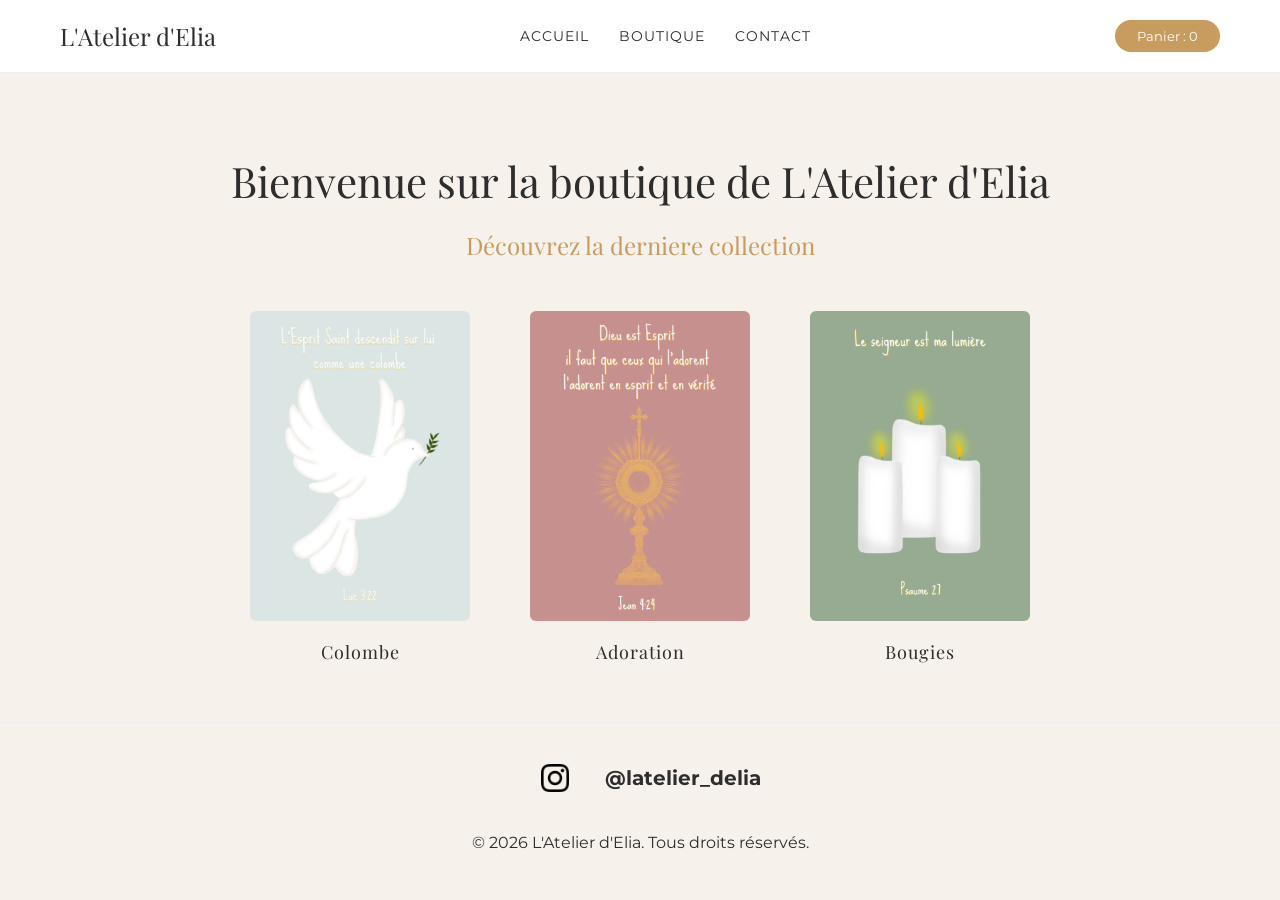
==== commit e951b36e: "Update index.html" ====
--- a/index.html
+++ b/index.html
@@ -3,190 +3,280 @@
 <head>
 <meta charset="UTF-8">
 <meta name="viewport" content="width=device-width, initial-scale=1.0">
-
-<title>L'Atelier d'Elia</title>
-
-<link href="https://fonts.googleapis.com/css2?family=Playfair+Display:wght@400;500&family=Montserrat:wght@300;400&display=swap" rel="stylesheet">
+<title>Boutique - L'Atelier d'Elia</title>
+
+<link href="https://fonts.googleapis.com/css2?family=Playfair+Display:wght@400;500;600&family=Montserrat:wght@300;400&display=swap" rel="stylesheet">
 
 <style>
 body {
   margin: 0;
   font-family: 'Montserrat', sans-serif;
-  background: #f6f1ea;
+  background-color: #f6f1ea;
+  color: #2d2d2d;
 }
 
 /* HEADER */
 header {
-  display: flex;
+  background-color: #ffffff;
+  padding: 20px 60px;
+  display: flex;
+  align-items: center;
   justify-content: space-between;
-  padding: 20px 60px;
-  background: white;
   border-bottom: 1px solid #eee;
 }
 
 .logo {
-  font-family: 'Playfair Display';
-  font-size: 22px;
+  font-family: 'Playfair Display', serif;
+  font-size: 24px;
+}
+
+nav {
+  display: flex;
+  gap: 30px;
 }
 
 nav a {
-  margin: 0 15px;
   text-decoration: none;
-  color: black;
+  color: #2d2d2d;
+  font-size: 14px;
+  letter-spacing: 1px;
+  text-transform: uppercase;
+}
+
+nav a:hover {
+  opacity: 0.6;
+}
+
+.cart-indicator {
+  background-color: #c89b5e;
+  color: white;
+  padding: 8px 22px;
+  border-radius: 30px;
   font-size: 13px;
-  text-transform: uppercase;
-}
-
-.cart {
-  background: #c89b5e;
-  color: white;
-  padding: 8px 18px;
-  border-radius: 20px;
   cursor: pointer;
+}
+
+/* MAIN */
+main {
+  padding: 40px 20px;
 }
 
 /* TITRES */
 h1 {
-  text-align: center;
-  font-family: 'Playfair Display';
+  font-family: 'Playfair Display', serif;
+  font-size: 42px;
+  font-weight: 400;
+  text-align: center;
   margin-top: 40px;
+  margin-bottom: 10px;
 }
 
 h2 {
+  font-family: 'Playfair Display', serif;
+  font-weight: 400;
   text-align: center;
   color: #c89b5e;
+  margin-bottom: 50px;
 }
 
 /* PRODUITS */
-.products {
-  display: flex;
+.products-grid {
+  display: flex;
+  flex-wrap: wrap;
+  gap: 60px;
   justify-content: center;
-  gap: 40px;
-  margin-top: 40px;
 }
 
 .product {
-  width: 180px;
+  width: 220px;
   text-align: center;
   cursor: pointer;
+  transition: transform 0.3s ease;
 }
 
 .product img {
   width: 100%;
-  border-radius: 8px;
-  transition: 0.3s;
+  border-radius: 6px;
+  transition: opacity 0.3s ease;
+}
+
+.product p {
+  margin-top: 15px;
+  font-family: 'Playfair Display', serif;
+  font-size: 18px;
+  letter-spacing: 1px;
+}
+
+.product:hover {
+  transform: translateY(-6px);
 }
 
 .product:hover img {
-  transform: scale(1.05);
-}
-
-/* PANIER */
-#cartBox {
+  opacity: 0.85;
+}
+
+/* PANIER OVERLAY */
+#cartOverlay {
+  display: none;
   position: fixed;
-  right: 20px;
   top: 90px;
-  width: 280px;
+  right: 30px;
+  width: 300px;
+  max-height: 400px;
+  overflow-y: auto;
   background: white;
-  padding: 15px;
-  border-radius: 12px;
-  box-shadow: 0 10px 30px rgba(0,0,0,0.1);
-  display: none;
-}
-
-.item {
-  display: flex;
-  gap: 10px;
-  margin-bottom: 10px;
-}
-
-.item img {
-  width: 40px;
+  border-radius: 15px;
+  padding: 20px;
+  box-shadow: 0 15px 35px rgba(0,0,0,0.12);
+  z-index: 100;
+}
+
+#cartOverlay h3 {
+  font-family: 'Playfair Display', serif;
+  text-align: center;
+  font-weight: 400;
+  margin-top: 0;
+}
+
+.cart-item {
+  display: flex;
+  align-items: center;
+  margin-bottom: 15px;
+  font-size: 14px;
+}
+
+.cart-item img {
+  width: 45px;
+  margin-right: 10px;
   border-radius: 5px;
 }
 
-button {
+/* BOUTON PAYER */
+#payButton {
+  width: 100%;
+  padding: 12px;
+  margin-top: 15px;
   background: #c89b5e;
   color: white;
   border: none;
-  padding: 8px;
-  width: 100%;
-  border-radius: 20px;
+  border-radius: 30px;
+  font-size: 13px;
+  letter-spacing: 1px;
   cursor: pointer;
+  transition: background 0.3s ease;
+}
+
+#payButton:hover {
+  background: #b58345;
+}
+
+/* FOOTER */
+footer {
+  background-color: #f6f1ea;
+  padding: 20px;
+  text-align: center;
+  border-top: 1px solid #eee;
+}
+footer a {
+  text-decoration: none;
+  color: #2d2d2d;
+  display: inline-flex;
+  align-items: center;
+  gap: 15px;
+}
+footer a img {
+  width: 70px;
+  height: 70px;
+}
+footer a span {
+  font-size: 20px;
+  font-weight: bold;
 }
 </style>
 </head>
-
 <body>
 
 <header>
   <div class="logo">L'Atelier d'Elia</div>
-
   <nav>
-    <a href="#">Accueil</a>
-    <a href="#">Boutique</a>
-    <a href="#">Contact</a>
+    <a href="index.html">Accueil</a>
+    <a href="boutique.html">Boutique</a>
+    <a href="contact.html">Contact</a>
   </nav>
-
-  <div class="cart" onclick="toggleCart()">
-    Panier : <span id="count">0</span>
-  </div>
+  <div class="cart-indicator" id="cartCount" onclick="toggleCart()">Panier : 0</div>
 </header>
 
-<h1>Dernière collection</h1>
-<h2>Découvrez les nouveautés</h2>
-
-<div class="products">
-
-  <div class="product" onclick="addToCart('Colombe', 29, 'https://via.placeholder.com/150')">
-    <img src="https://via.placeholder.com/150">
+<main>
+<h1>Bienvenue sur la boutique de L'Atelier d'Elia</h1>
+<h2>Découvrez la derniere collection</h2>
+
+<div class="products-grid">
+  <div class="product" onclick="location.href='colombe.html'">
+    <img src="images/carte colombe bleu.png" alt="Colombe">
     <p>Colombe</p>
   </div>
 
-  <div class="product" onclick="addToCart('Adoration', 39, 'https://via.placeholder.com/150')">
-    <img src="https://via.placeholder.com/150">
+  <div class="product" onclick="location.href='adoration.html'">
+    <img src="images/carte adoration rose.png" alt="Adoration">
     <p>Adoration</p>
   </div>
 
+  <div class="product" onclick="location.href='bougies.html'">
+    <img src="images/carte bougies verte.png" alt="Bougies">
+    <p>Bougies</p>
+  </div>
 </div>
-
-<!-- PANIER -->
-<div id="cartBox">
-  <h3>Panier</h3>
-  <div id="items"></div>
-</div>
+</main>
+
 
 <script>
 let cart = [];
-
-function addToCart(name, price, img){
-
-  cart.push({name, price, img});
-  updateCart();
-}
-
-function updateCart(){
-
-  document.getElementById("count").textContent = cart.length;
-
-  let box = document.getElementById("items");
-  box.innerHTML = "";
-
-  cart.forEach(p => {
-    box.innerHTML += `
-      <div class="item">
-        <img src="${p.img}">
-        <div>${p.name} - ${p.price}€</div>
-      </div>
-    `;
+const cartCount = document.getElementById('cartCount');
+const cartOverlay = document.getElementById('cartOverlay');
+const cartItems = document.getElementById('cartItems');
+
+if(localStorage.getItem('cart')) {
+  cart = JSON.parse(localStorage.getItem('cart'));
+  updateCartCount();
+  renderCart();
+}
+
+function addToCart(name, price, imgSrc){
+  cart.push({name, price, imgSrc, quantity: 1});
+  updateCartCount();
+  renderCart();
+  localStorage.setItem('cart', JSON.stringify(cart));
+}
+
+function renderCart(){
+  cartItems.innerHTML = '';
+  cart.forEach(item => {
+    const div = document.createElement('div');
+    div.className = 'cart-item';
+    div.innerHTML = `<img src="${item.imgSrc}" alt="${item.name}">
+                     <div>${item.name} - ${item.price || '3'}€</div>`;
+    cartItems.appendChild(div);
   });
 }
 
+function updateCartCount(){
+  const total = cart.reduce((sum, item) => sum + (item.quantity || 1), 0);
+  cartCount.textContent = `Panier : ${total}`;
+}
+
 function toggleCart(){
-  let box = document.getElementById("cartBox");
-  box.style.display = box.style.display === "block" ? "none" : "block";
+  cartOverlay.style.display = (cartOverlay.style.display === 'block') ? 'none' : 'block';
 }
 </script>
+
+<!-- BANNIÈRE INSTAGRAM -->
+<footer>
+  <a href="https://www.instagram.com/latelier_delia" target="_blank">
+    <img src="images/logo instagram.png" alt="Instagram">
+    <span>@latelier_delia</span>
+  </a>
+  <p>&copy; 2026 L'Atelier d'Elia. Tous droits réservés.</p>
+</footer>
 
 </body>
 </html>
